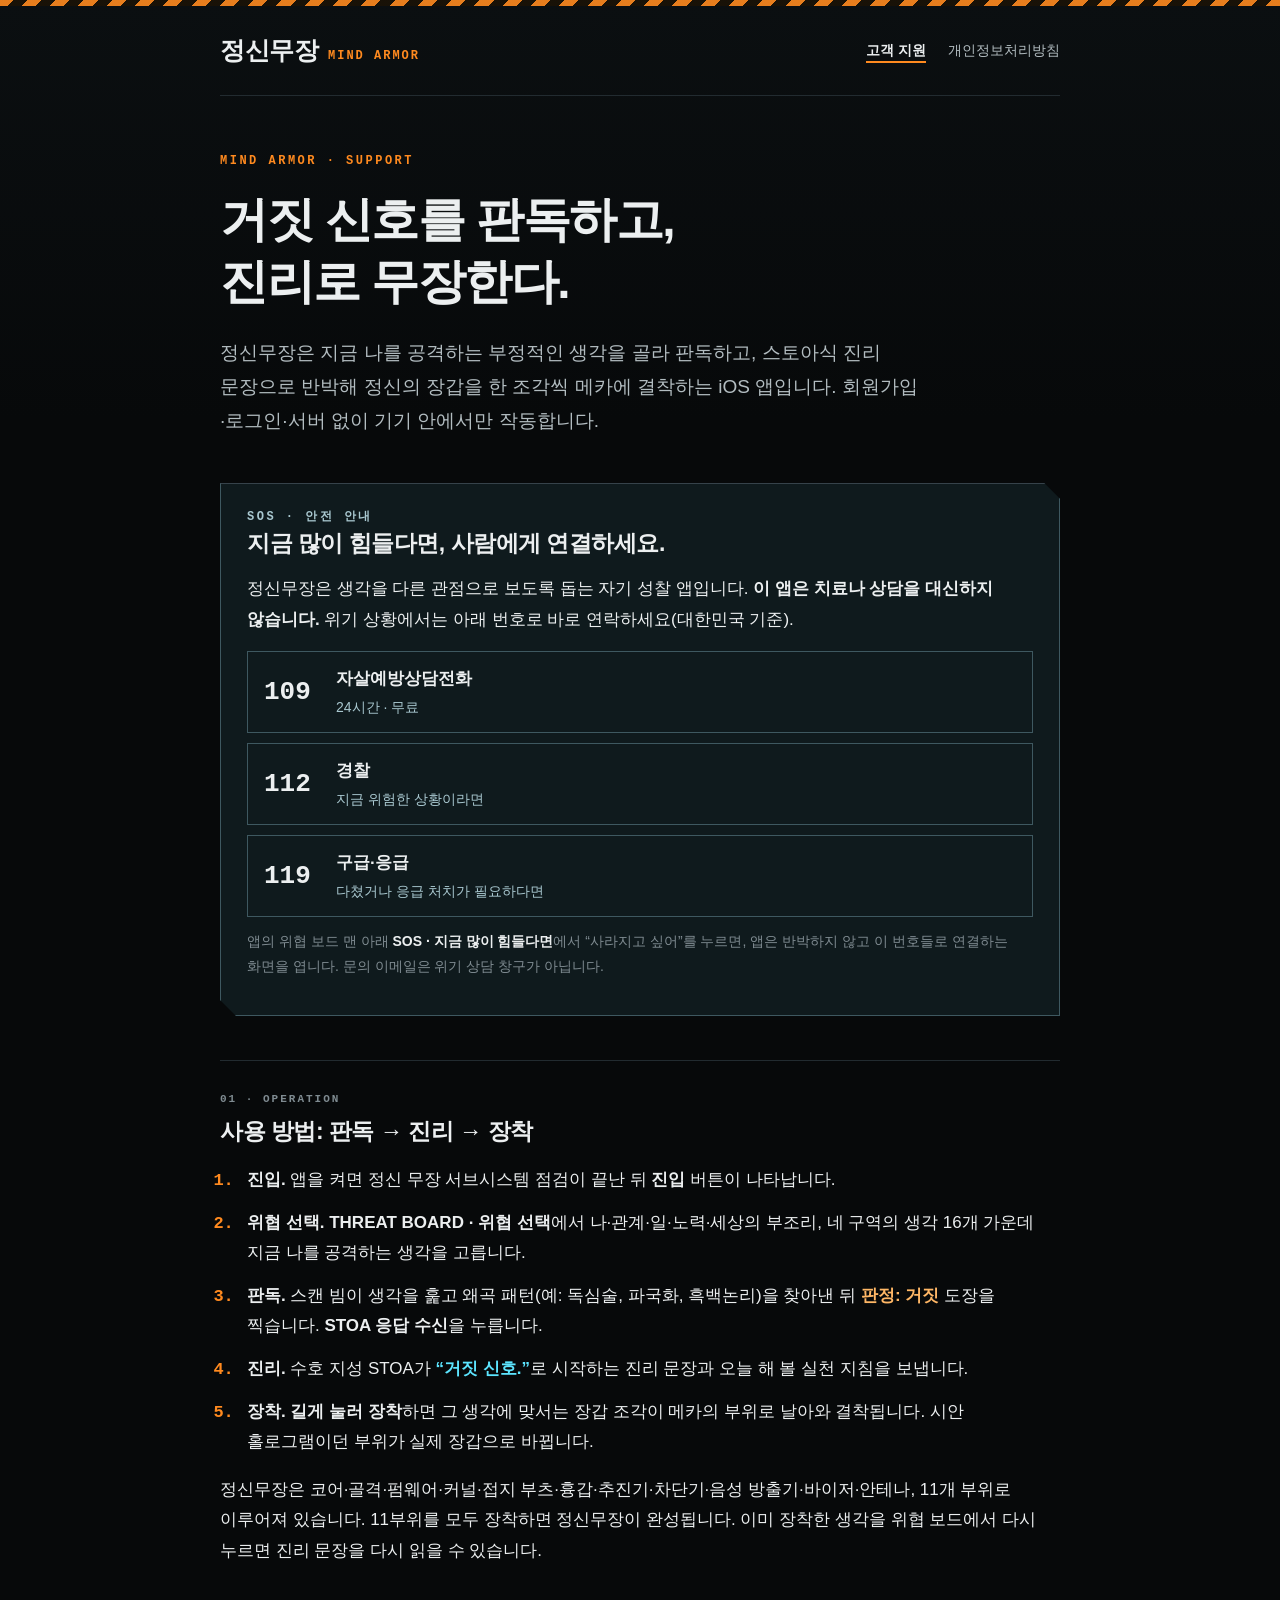
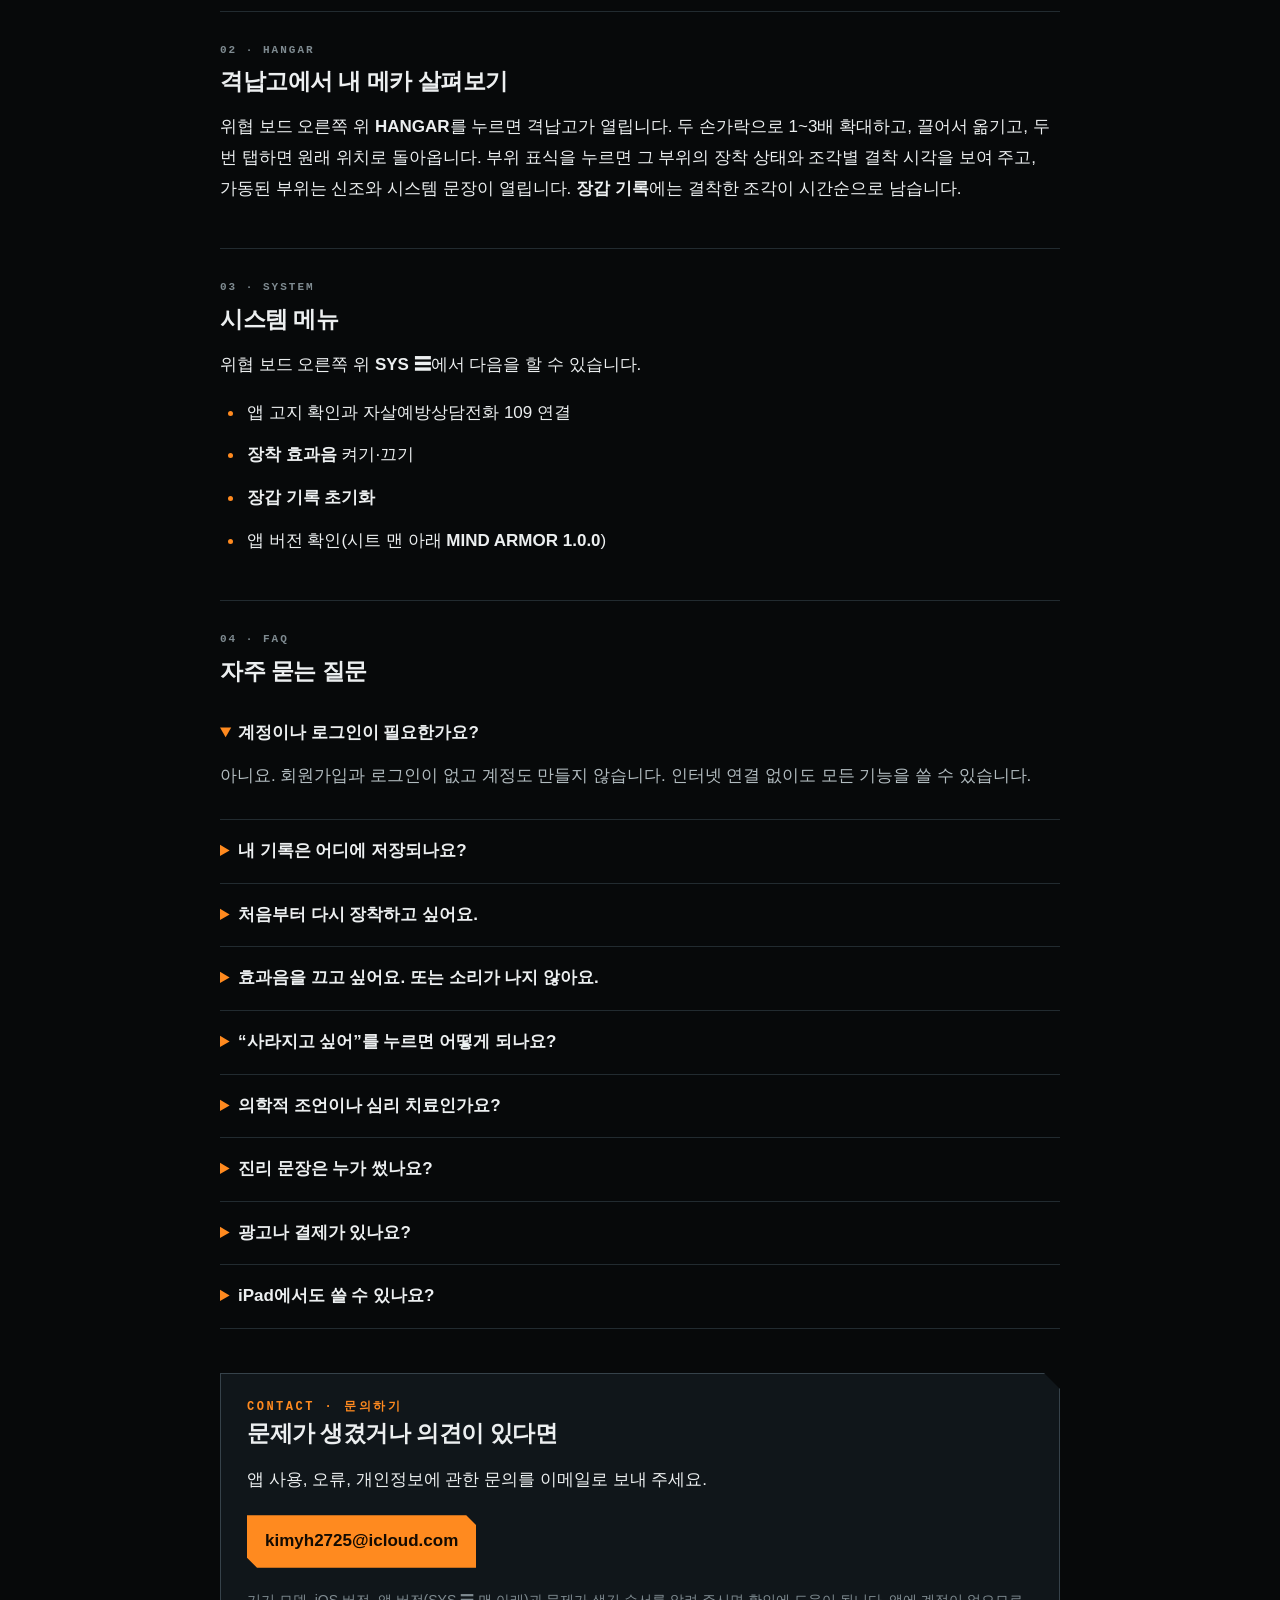
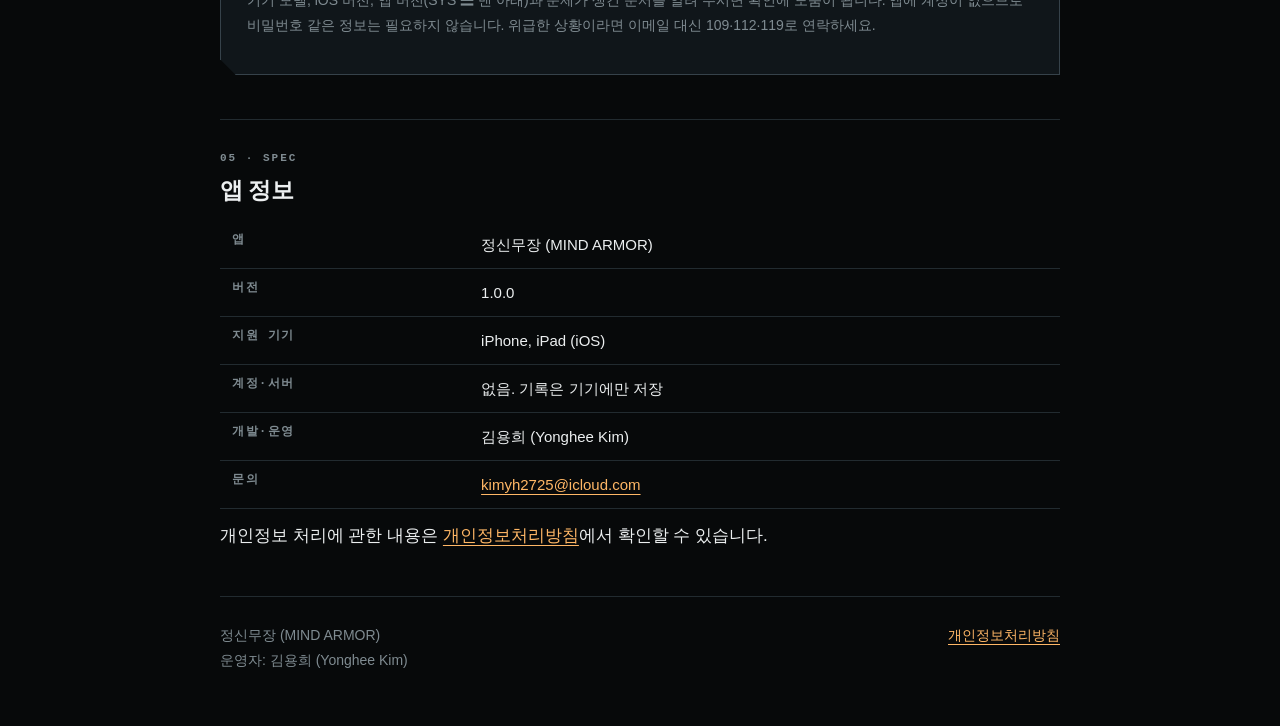
==== index.html @ 62cb4bb7 "Add: 정신무장 고객 지원·개인정보처리방침 페이지 Co-Authored-By: Claude Opus 5.5 <noreply@anthropic.com>" ====
<!doctype html>
<html lang="ko">
<head>
  <meta charset="utf-8">
  <meta name="viewport" content="width=device-width, initial-scale=1">
  <meta name="description" content="정신무장(MIND ARMOR) iOS 앱의 사용 방법, 자주 묻는 질문, 안전 안내와 문의처입니다.">
  <meta name="theme-color" content="#07090a">
  <title>정신무장 · 고객 지원</title>
  <link rel="stylesheet" href="style.css">
</head>
<body>
  <div class="hazard" aria-hidden="true"></div>
  <header>
    <a class="brand" href="./"><strong>정신무장</strong><span>MIND ARMOR</span></a>
    <nav aria-label="주 메뉴"><a href="./" aria-current="page">고객 지원</a><a href="privacy.html">개인정보처리방침</a></nav>
  </header>

  <main>
    <p class="eyebrow">MIND ARMOR · SUPPORT</p>
    <h1>거짓 신호를 판독하고,<br>진리로 무장한다.</h1>
    <p class="lead">정신무장은 지금 나를 공격하는 부정적인 생각을 골라 판독하고, 스토아식 진리 문장으로 반박해 정신의 장갑을 한 조각씩 메카에 결착하는 iOS 앱입니다. 회원가입·로그인·서버 없이 기기 안에서만 작동합니다.</p>

    <section class="panel safety" aria-labelledby="sos">
      <p class="eyebrow">SOS · 안전 안내</p>
      <h2 id="sos">지금 많이 힘들다면, 사람에게 연결하세요.</h2>
      <p>정신무장은 생각을 다른 관점으로 보도록 돕는 자기 성찰 앱입니다. <strong>이 앱은 치료나 상담을 대신하지 않습니다.</strong> 위기 상황에서는 아래 번호로 바로 연락하세요(대한민국 기준).</p>
      <ul class="lines">
        <li><a href="tel:109"><span class="num">109</span><span><span class="what">자살예방상담전화</span><span class="when">24시간 · 무료</span></span></a></li>
        <li><a href="tel:112"><span class="num">112</span><span><span class="what">경찰</span><span class="when">지금 위험한 상황이라면</span></span></a></li>
        <li><a href="tel:119"><span class="num">119</span><span><span class="what">구급·응급</span><span class="when">다쳤거나 응급 처치가 필요하다면</span></span></a></li>
      </ul>
      <p class="small">앱의 위협 보드 맨 아래 <strong>SOS · 지금 많이 힘들다면</strong>에서 “사라지고 싶어”를 누르면, 앱은 반박하지 않고 이 번호들로 연결하는 화면을 엽니다. 문의 이메일은 위기 상담 창구가 아닙니다.</p>
    </section>

    <section aria-labelledby="how">
      <span class="code">01 · OPERATION</span>
      <h2 id="how">사용 방법: 판독 → 진리 → 장착</h2>
      <ol>
        <li><strong>진입.</strong> 앱을 켜면 정신 무장 서브시스템 점검이 끝난 뒤 <strong>진입</strong> 버튼이 나타납니다.</li>
        <li><strong>위협 선택.</strong> <strong>THREAT BOARD · 위협 선택</strong>에서 나·관계·일·노력·세상의 부조리, 네 구역의 생각 16개 가운데 지금 나를 공격하는 생각을 고릅니다.</li>
        <li><strong>판독.</strong> 스캔 빔이 생각을 훑고 왜곡 패턴(예: 독심술, 파국화, 흑백논리)을 찾아낸 뒤 <span class="verdict">판정: 거짓</span> 도장을 찍습니다. <strong>STOA 응답 수신</strong>을 누릅니다.</li>
        <li><strong>진리.</strong> 수호 지성 STOA가 <span class="truth">“거짓 신호.”</span>로 시작하는 진리 문장과 오늘 해 볼 실천 지침을 보냅니다.</li>
        <li><strong>장착.</strong> <strong>길게 눌러 장착</strong>하면 그 생각에 맞서는 장갑 조각이 메카의 부위로 날아와 결착됩니다. 시안 홀로그램이던 부위가 실제 장갑으로 바뀝니다.</li>
      </ol>
      <p>정신무장은 코어·골격·펌웨어·커널·접지 부츠·흉갑·추진기·차단기·음성 방출기·바이저·안테나, 11개 부위로 이루어져 있습니다. 11부위를 모두 장착하면 정신무장이 완성됩니다. 이미 장착한 생각을 위협 보드에서 다시 누르면 진리 문장을 다시 읽을 수 있습니다.</p>
    </section>

    <section aria-labelledby="hangar">
      <span class="code">02 · HANGAR</span>
      <h2 id="hangar">격납고에서 내 메카 살펴보기</h2>
      <p>위협 보드 오른쪽 위 <strong>HANGAR</strong>를 누르면 격납고가 열립니다. 두 손가락으로 1~3배 확대하고, 끌어서 옮기고, 두 번 탭하면 원래 위치로 돌아옵니다. 부위 표식을 누르면 그 부위의 장착 상태와 조각별 결착 시각을 보여 주고, 가동된 부위는 신조와 시스템 문장이 열립니다. <strong>장갑 기록</strong>에는 결착한 조각이 시간순으로 남습니다.</p>
    </section>

    <section aria-labelledby="sys">
      <span class="code">03 · SYSTEM</span>
      <h2 id="sys">시스템 메뉴</h2>
      <p>위협 보드 오른쪽 위 <strong>SYS ☰</strong>에서 다음을 할 수 있습니다.</p>
      <ul>
        <li>앱 고지 확인과 자살예방상담전화 109 연결</li>
        <li><strong>장착 효과음</strong> 켜기·끄기</li>
        <li><strong>장갑 기록 초기화</strong></li>
        <li>앱 버전 확인(시트 맨 아래 <strong>MIND ARMOR 1.0.0</strong>)</li>
      </ul>
    </section>

    <section aria-labelledby="faq">
      <span class="code">04 · FAQ</span>
      <h2 id="faq">자주 묻는 질문</h2>
      <details open><summary>계정이나 로그인이 필요한가요?</summary><p>아니요. 회원가입과 로그인이 없고 계정도 만들지 않습니다. 인터넷 연결 없이도 모든 기능을 쓸 수 있습니다.</p></details>
      <details><summary>내 기록은 어디에 저장되나요?</summary><p>장착한 조각과 처음 결착한 시각, 앱 실행 횟수(출격 기록), 효과음 설정만 이 기기 안에 저장합니다. 서버로 보내지 않으므로 개발자도 볼 수 없습니다. 기기 백업(iCloud·컴퓨터 백업)에서도 제외되도록 설정되어 있어, 새 iPhone으로 옮기거나 백업에서 복원하면 장갑 기록은 이어지지 않습니다.</p></details>
      <details><summary>처음부터 다시 장착하고 싶어요.</summary><p><strong>SYS ☰ → 장갑 기록 초기화 → 초기화</strong>를 누르면 결착한 조각이 모두 해제됩니다. 출격 기록과 효과음 설정은 남습니다. 모든 기록을 지우려면 앱을 삭제하세요. 앱을 삭제하면 기기에 저장된 기록도 함께 삭제됩니다.</p></details>
      <details><summary>효과음을 끄고 싶어요. 또는 소리가 나지 않아요.</summary><p><strong>SYS ☰ → 장착 효과음</strong>에서 켜고 끌 수 있습니다. 효과음은 iPhone의 무음 모드를 따르므로 무음 모드에서는 울리지 않습니다. 다른 앱의 음악은 끊지 않고 함께 재생됩니다.</p></details>
      <details><summary>“사라지고 싶어”를 누르면 어떻게 되나요?</summary><p>이 생각에는 판독이나 반박을 하지 않습니다. 자살예방상담전화 109(24시간), 경찰 112, 구급 119로 연결하는 화면을 엽니다. 번호를 누르면 iPhone의 전화 앱이 열리며, 앱은 통화 여부나 번호를 저장하거나 보내지 않습니다.</p></details>
      <details><summary>의학적 조언이나 심리 치료인가요?</summary><p>아니요. 정신무장은 스토아 철학의 관점으로 생각을 다시 보도록 돕는 자기 성찰 도구이며, 진단·치료·상담을 제공하지 않습니다. 힘든 마음이 계속되면 정신건강 전문가와 상담하세요.</p></details>
      <details><summary>진리 문장은 누가 썼나요?</summary><p>개발자가 직접 정리한 “열한 개의 정신 무장” 원문에서 가져왔습니다. 모든 문장은 앱에 들어 있으며, 인터넷에서 새로 받아 오거나 사용자 입력으로 만들지 않습니다.</p></details>
      <details><summary>광고나 결제가 있나요?</summary><p>현재 버전(1.0.0)은 무료이며 광고와 인앱 결제가 없습니다. 앞으로 광고를 넣게 되면 앱 업데이트와 함께 개인정보처리방침을 먼저 고쳐 안내합니다.</p></details>
      <details><summary>iPad에서도 쓸 수 있나요?</summary><p>iPhone 화면에 맞춰 세로로 설계했으며 iPad에서도 실행됩니다.</p></details>
    </section>

    <section class="panel" aria-labelledby="contact">
      <p class="eyebrow">CONTACT · 문의하기</p>
      <h2 id="contact">문제가 생겼거나 의견이 있다면</h2>
      <p>앱 사용, 오류, 개인정보에 관한 문의를 이메일로 보내 주세요.</p>
      <a class="button" href="mailto:kimyh2725@icloud.com">kimyh2725@icloud.com</a>
      <p class="small">기기 모델, iOS 버전, 앱 버전(SYS ☰ 맨 아래)과 문제가 생긴 순서를 알려 주시면 확인에 도움이 됩니다. 앱에 계정이 없으므로 비밀번호 같은 정보는 필요하지 않습니다. 위급한 상황이라면 이메일 대신 109·112·119로 연락하세요.</p>
    </section>

    <section aria-labelledby="info">
      <span class="code">05 · SPEC</span>
      <h2 id="info">앱 정보</h2>
      <div class="table-wrap">
        <table>
          <tbody>
            <tr><th scope="row">앱</th><td>정신무장 (MIND ARMOR)</td></tr>
            <tr><th scope="row">버전</th><td>1.0.0</td></tr>
            <tr><th scope="row">지원 기기</th><td>iPhone, iPad (iOS)</td></tr>
            <tr><th scope="row">계정·서버</th><td>없음. 기록은 기기에만 저장</td></tr>
            <tr><th scope="row">개발·운영</th><td>김용희 (Yonghee Kim)</td></tr>
            <tr><th scope="row">문의</th><td><a href="mailto:kimyh2725@icloud.com">kimyh2725@icloud.com</a></td></tr>
          </tbody>
        </table>
      </div>
      <p>개인정보 처리에 관한 내용은 <a href="privacy.html">개인정보처리방침</a>에서 확인할 수 있습니다.</p>
    </section>
  </main>

  <footer>
    <p>정신무장 (MIND ARMOR)<br>운영자: 김용희 (Yonghee Kim)</p>
    <a href="privacy.html">개인정보처리방침</a>
  </footer>
</body>
</html>
---- style.css ----
/* 정신무장(MIND ARMOR) 고객 지원·개인정보처리방침 공용 스타일.
   앱의 강철·나트륨등(앰버) 톤을 따르되 읽기 쉬운 본문을 우선한다. 외부 글꼴·이미지 없음. */
:root {
  color-scheme: dark;
  --bg: #07090a;
  --hull: #0c1012;
  --panel: #10161a;
  --line: #222b30;
  --line-hi: #36424a;
  --text: #eceff0;
  --dim: #b2bcc0;
  --mute: #7f8b91;
  --amber: #ff8a1f;
  --amber-hot: #ffb766;
  --cyan: #5ce5ff;
  --calm: #a9c8d0;
  --calm-bg: #0f1a1d;
  --mono: ui-monospace, "SF Mono", "JetBrains Mono", Menlo, Consolas, monospace;
}

* { box-sizing: border-box; }
html { scroll-behavior: smooth; -webkit-text-size-adjust: 100%; }
body {
  margin: 0;
  background: var(--bg);
  background-image: linear-gradient(180deg, #0b0f11 0, var(--bg) 420px);
  color: var(--text);
  font: 17px/1.8 -apple-system, BlinkMacSystemFont, "Apple SD Gothic Neo", "Noto Sans KR", "Malgun Gothic", sans-serif;
  word-break: keep-all;
  overflow-wrap: anywhere;
}

.hazard {
  height: 6px;
  background: repeating-linear-gradient(-45deg, var(--amber) 0 10px, #1a1206 10px 20px);
  opacity: 0.9;
}

header, main, footer { width: min(840px, calc(100% - 48px)); margin: 0 auto; }

header {
  display: flex;
  align-items: center;
  justify-content: space-between;
  gap: 20px;
  padding: 22px 0;
  border-bottom: 1px solid var(--line);
}
.brand { display: flex; align-items: baseline; gap: 10px; color: var(--text); text-decoration: none; }
.brand strong { font-size: 25px; font-weight: 800; letter-spacing: -0.5px; }
.brand span { font: 600 12px/1 var(--mono); letter-spacing: 2px; color: var(--amber); }
nav { display: flex; gap: 22px; font-size: 14px; }
nav a { color: var(--dim); text-decoration: none; }
nav a[aria-current] { color: var(--text); font-weight: 700; box-shadow: inset 0 -2px 0 var(--amber); }

a { color: var(--amber-hot); text-underline-offset: 4px; }
a:focus-visible, summary:focus-visible, .button:focus-visible {
  outline: 3px solid var(--cyan);
  outline-offset: 4px;
}

main { padding: 56px 0 32px; }

.eyebrow {
  margin: 0;
  font: 700 12px/1.6 var(--mono);
  letter-spacing: 2.5px;
  color: var(--amber);
}
h1 {
  font-size: clamp(32px, 6vw, 48px);
  line-height: 1.28;
  letter-spacing: -1.5px;
  margin: 18px 0 24px;
}
h2 { font-size: 23px; line-height: 1.45; letter-spacing: -0.5px; margin: 0 0 14px; }
h3 { font-size: 18px; margin: 26px 0 8px; }
p { margin: 12px 0; }
.lead { font-size: 19px; color: var(--dim); max-width: 700px; }
.small { font-size: 14px; color: var(--mute); }
.code {
  display: block;
  margin-bottom: 6px;
  font: 700 11px/1.6 var(--mono);
  letter-spacing: 2px;
  color: var(--mute);
}
strong { color: var(--text); }
.verdict { color: var(--amber-hot); font-weight: 700; }
.truth { color: var(--cyan); font-weight: 700; }

section { margin-top: 44px; padding-top: 30px; border-top: 1px solid var(--line); }

/* 모서리를 깎은 HUD 패널 */
.panel {
  background: var(--panel);
  border: 1px solid var(--line-hi);
  padding: 24px 26px;
  clip-path: polygon(0 0, calc(100% - 16px) 0, 100% 16px, 100% 100%, 16px 100%, 0 calc(100% - 16px));
}
section.panel { border-top: 1px solid var(--line-hi); }

.safety { background: var(--calm-bg); border-color: #3e5860; }
.safety .eyebrow, .safety .code { color: var(--calm); }
.lines { display: grid; gap: 10px; margin: 16px 0 6px; padding: 0; list-style: none; }
.lines li { margin: 0; padding: 0; }
.lines a {
  display: flex;
  align-items: center;
  gap: 16px;
  padding: 12px 16px;
  border: 1px solid #3e5860;
  color: var(--text);
  text-decoration: none;
}
.lines a:hover { background: rgba(169, 200, 208, 0.08); }
.lines .num { min-width: 56px; font: 700 26px/1 var(--mono); color: var(--text); }
.lines .what { display: block; font-weight: 700; }
.lines .when { display: block; font-size: 14px; color: var(--calm); }

.button {
  display: inline-block;
  margin: 8px 0;
  padding: 11px 18px;
  background: var(--amber);
  color: #140b02;
  font-weight: 700;
  text-decoration: none;
  clip-path: polygon(0 0, calc(100% - 10px) 0, 100% 10px, 100% 100%, 10px 100%, 0 calc(100% - 10px));
}
.button:hover { background: var(--amber-hot); }

ol, ul { padding-left: 24px; }
li { margin: 12px 0; padding-left: 3px; }
li::marker { color: var(--amber); font-family: var(--mono); font-weight: 700; }

details { padding: 16px 0; border-bottom: 1px solid var(--line); }
summary { font-weight: 700; cursor: pointer; }
summary::marker { color: var(--amber); }
details p, details ul { color: var(--dim); }

dl { margin: 0; }
dt { margin-top: 22px; font-weight: 700; }
dd { margin: 6px 0 18px; color: var(--dim); }

table { width: 100%; border-collapse: collapse; font-size: 15px; }
th, td { text-align: left; vertical-align: top; padding: 10px 12px; border-bottom: 1px solid var(--line); }
th { color: var(--mute); font: 700 12px/1.6 var(--mono); letter-spacing: 1.5px; }
.table-wrap { overflow-x: auto; }

footer {
  display: flex;
  justify-content: space-between;
  gap: 24px;
  padding: 26px 0 44px;
  border-top: 1px solid var(--line);
  font-size: 14px;
  color: var(--mute);
}
footer p { margin: 0; }

@media (max-width: 520px) {
  header, main, footer { width: calc(100% - 32px); }
  header { flex-direction: column; align-items: flex-start; gap: 10px; padding: 18px 0; }
  nav { gap: 18px; }
  main { padding-top: 36px; }
  .lead { font-size: 17px; }
  .panel { padding: 20px 18px; }
  .lines .num { min-width: 48px; font-size: 22px; }
  footer { flex-direction: column; gap: 10px; }
}

@media (prefers-reduced-motion: reduce) { html { scroll-behavior: auto; } }
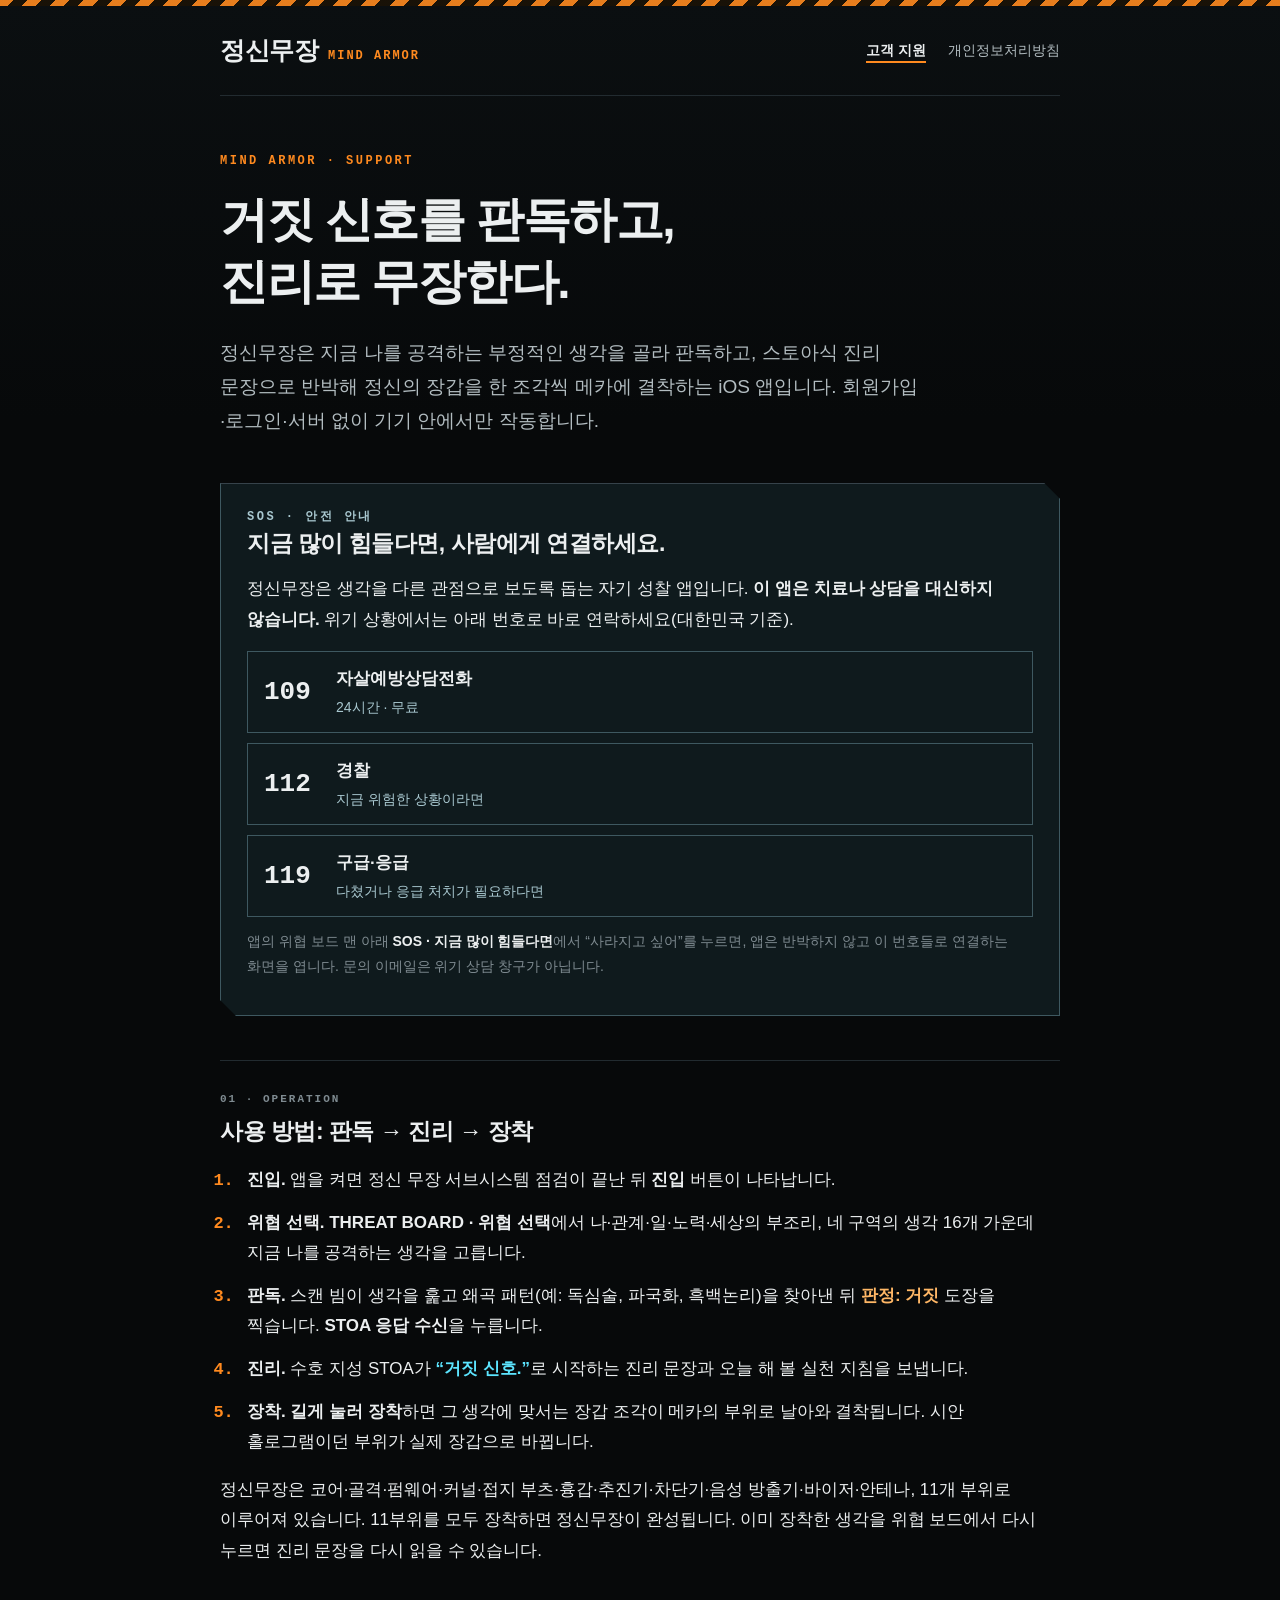
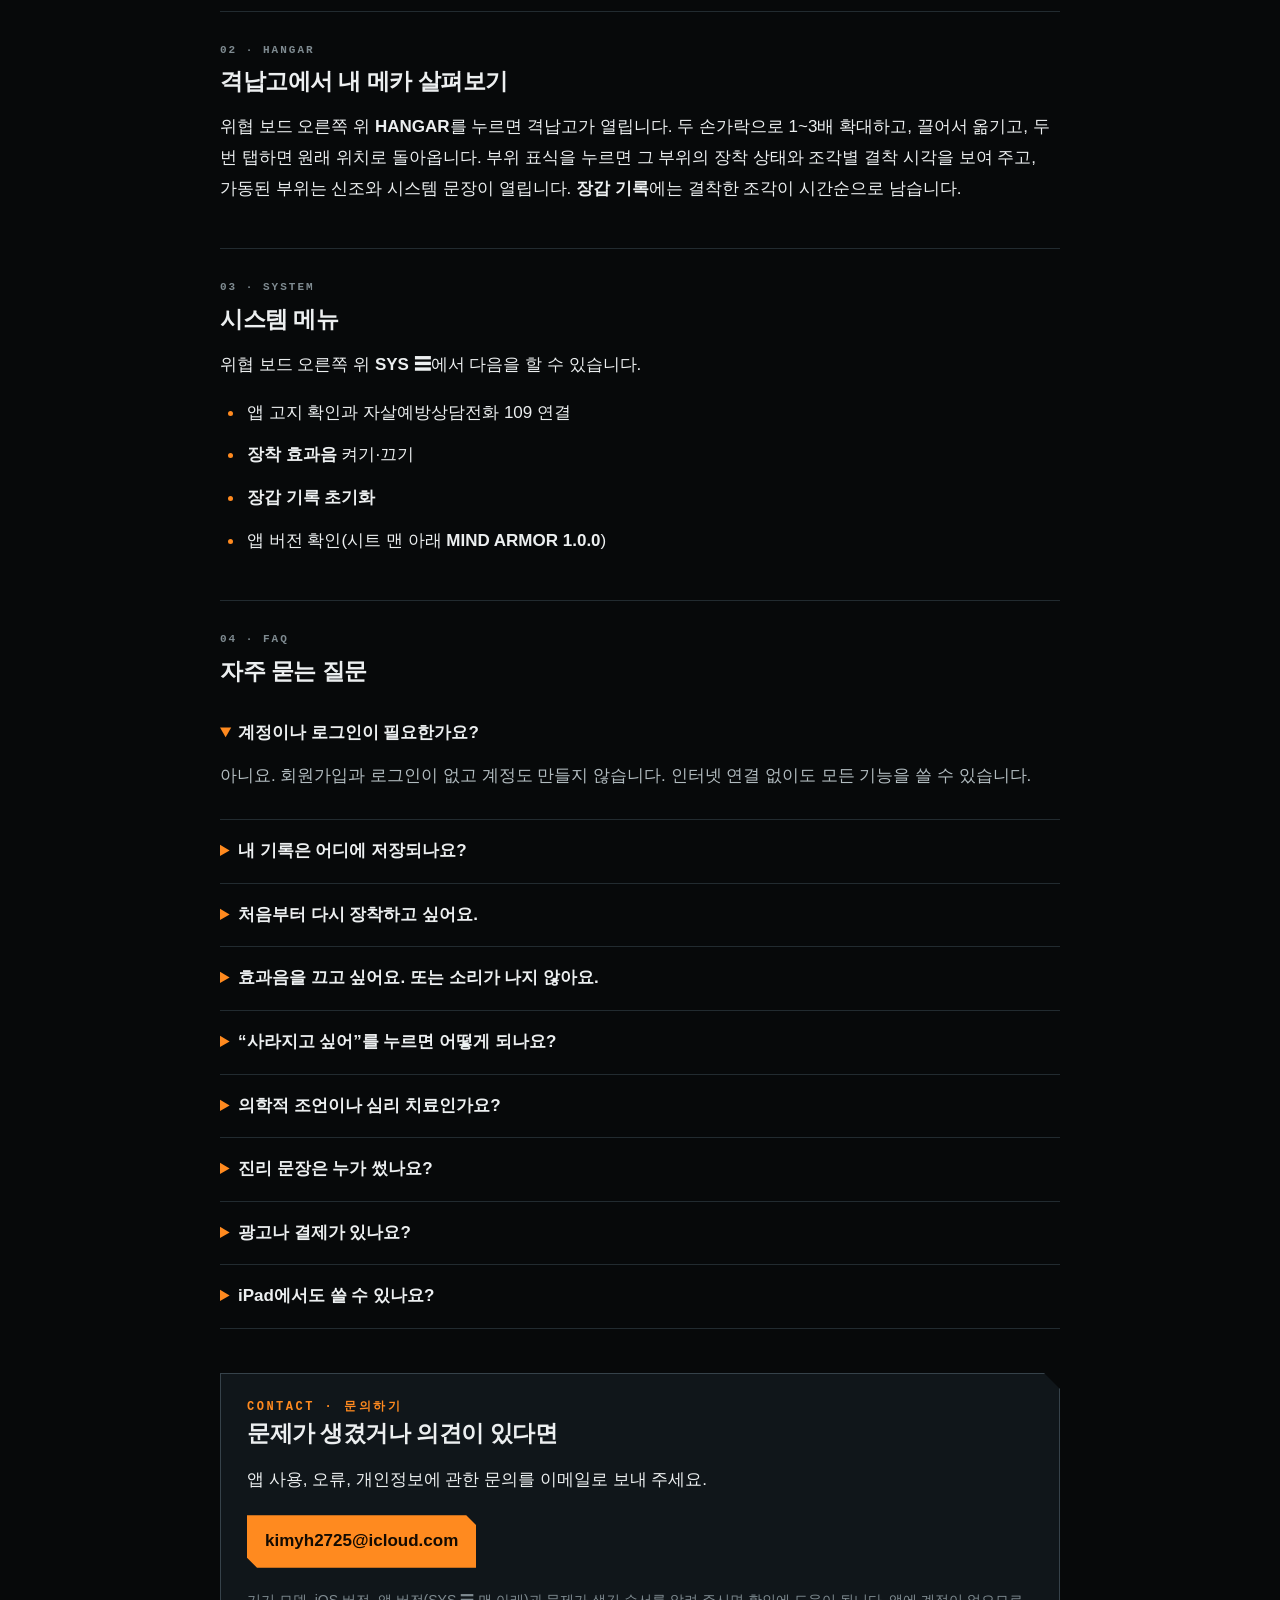
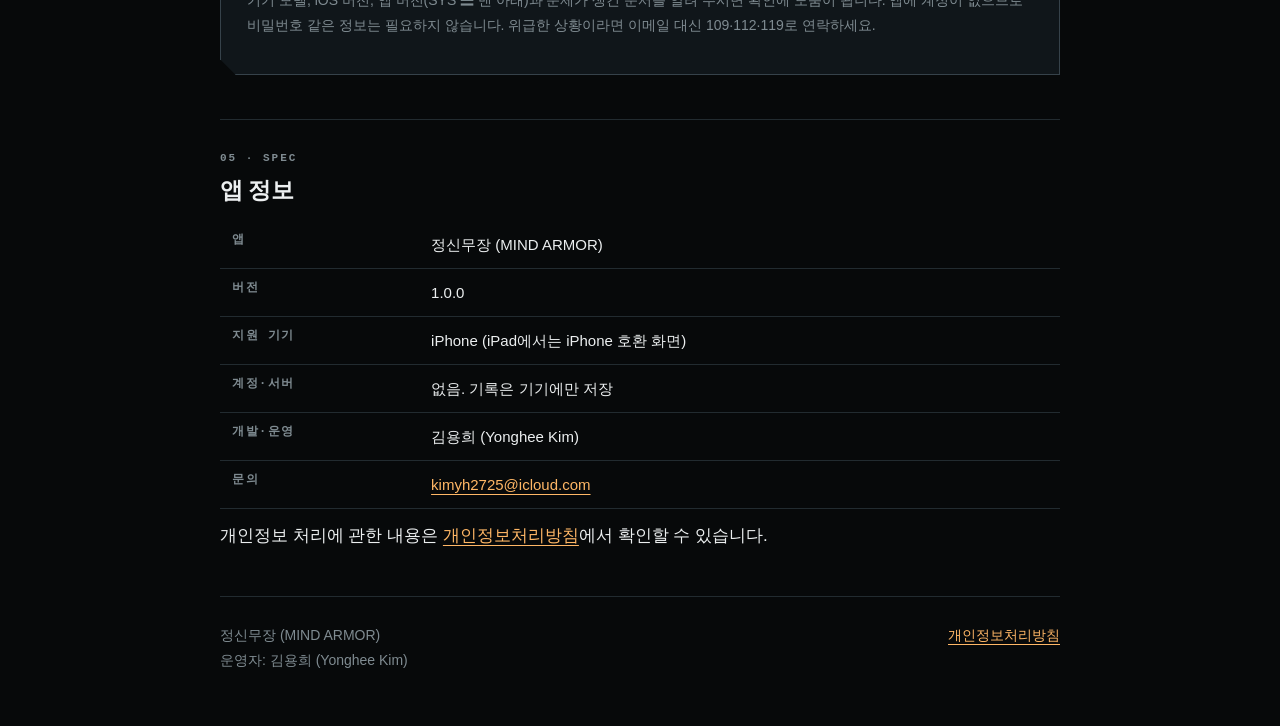
==== commit dbdae232: "Fix: 지원 기기를 iPhone 전용(iPad는 호환 화면)으로 바로잡음 Co-Authored-By: Claude Opus 5.5 <noreply@anthropic.com>" ====
--- a/index.html
+++ b/index.html
@@ -74,7 +74,7 @@
       <details><summary>의학적 조언이나 심리 치료인가요?</summary><p>아니요. 정신무장은 스토아 철학의 관점으로 생각을 다시 보도록 돕는 자기 성찰 도구이며, 진단·치료·상담을 제공하지 않습니다. 힘든 마음이 계속되면 정신건강 전문가와 상담하세요.</p></details>
       <details><summary>진리 문장은 누가 썼나요?</summary><p>개발자가 직접 정리한 “열한 개의 정신 무장” 원문에서 가져왔습니다. 모든 문장은 앱에 들어 있으며, 인터넷에서 새로 받아 오거나 사용자 입력으로 만들지 않습니다.</p></details>
       <details><summary>광고나 결제가 있나요?</summary><p>현재 버전(1.0.0)은 무료이며 광고와 인앱 결제가 없습니다. 앞으로 광고를 넣게 되면 앱 업데이트와 함께 개인정보처리방침을 먼저 고쳐 안내합니다.</p></details>
-      <details><summary>iPad에서도 쓸 수 있나요?</summary><p>iPhone 화면에 맞춰 세로로 설계했으며 iPad에서도 실행됩니다.</p></details>
+      <details><summary>iPad에서도 쓸 수 있나요?</summary><p>정신무장은 iPhone 세로 화면에 맞춘 iPhone 전용 앱입니다. iPad에서는 iOS가 제공하는 iPhone 호환 화면으로 실행됩니다.</p></details>
     </section>
 
     <section class="panel" aria-labelledby="contact">
@@ -93,7 +93,7 @@
           <tbody>
             <tr><th scope="row">앱</th><td>정신무장 (MIND ARMOR)</td></tr>
             <tr><th scope="row">버전</th><td>1.0.0</td></tr>
-            <tr><th scope="row">지원 기기</th><td>iPhone, iPad (iOS)</td></tr>
+            <tr><th scope="row">지원 기기</th><td>iPhone (iPad에서는 iPhone 호환 화면)</td></tr>
             <tr><th scope="row">계정·서버</th><td>없음. 기록은 기기에만 저장</td></tr>
             <tr><th scope="row">개발·운영</th><td>김용희 (Yonghee Kim)</td></tr>
             <tr><th scope="row">문의</th><td><a href="mailto:kimyh2725@icloud.com">kimyh2725@icloud.com</a></td></tr>
